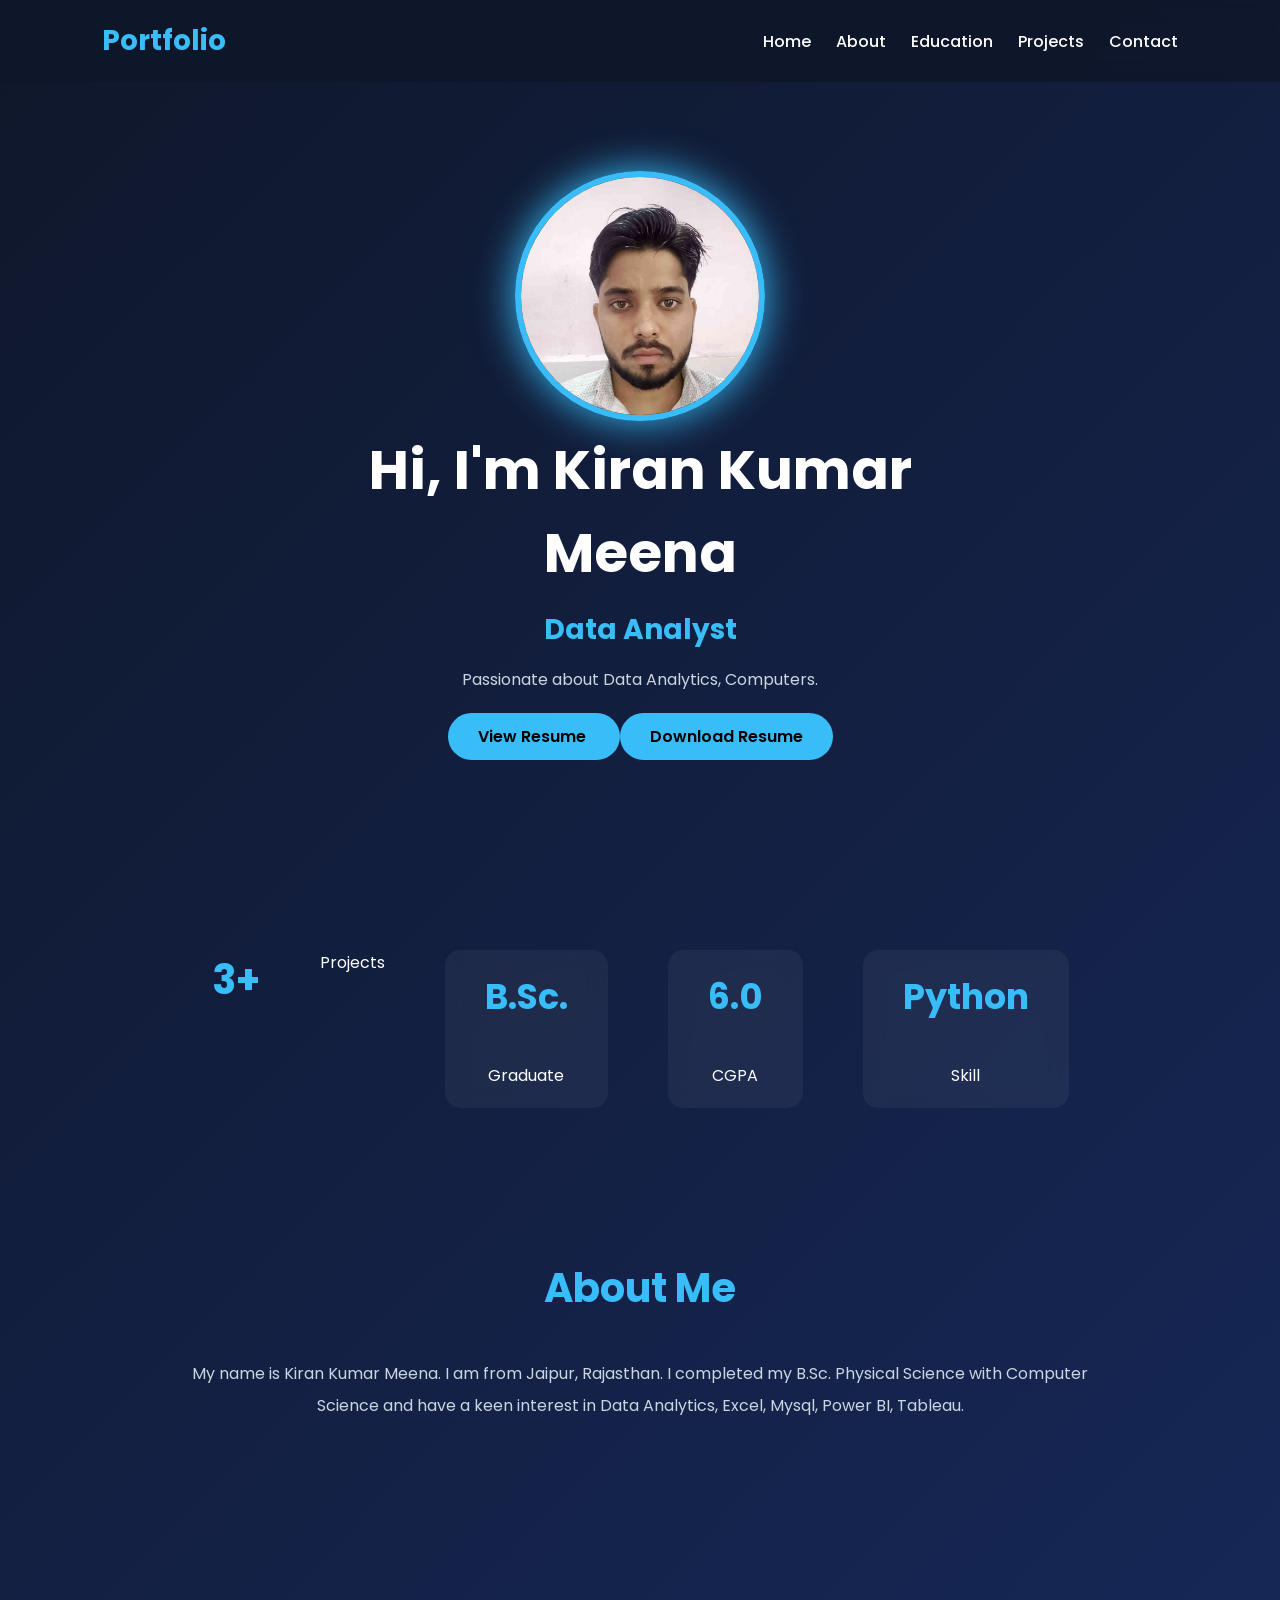
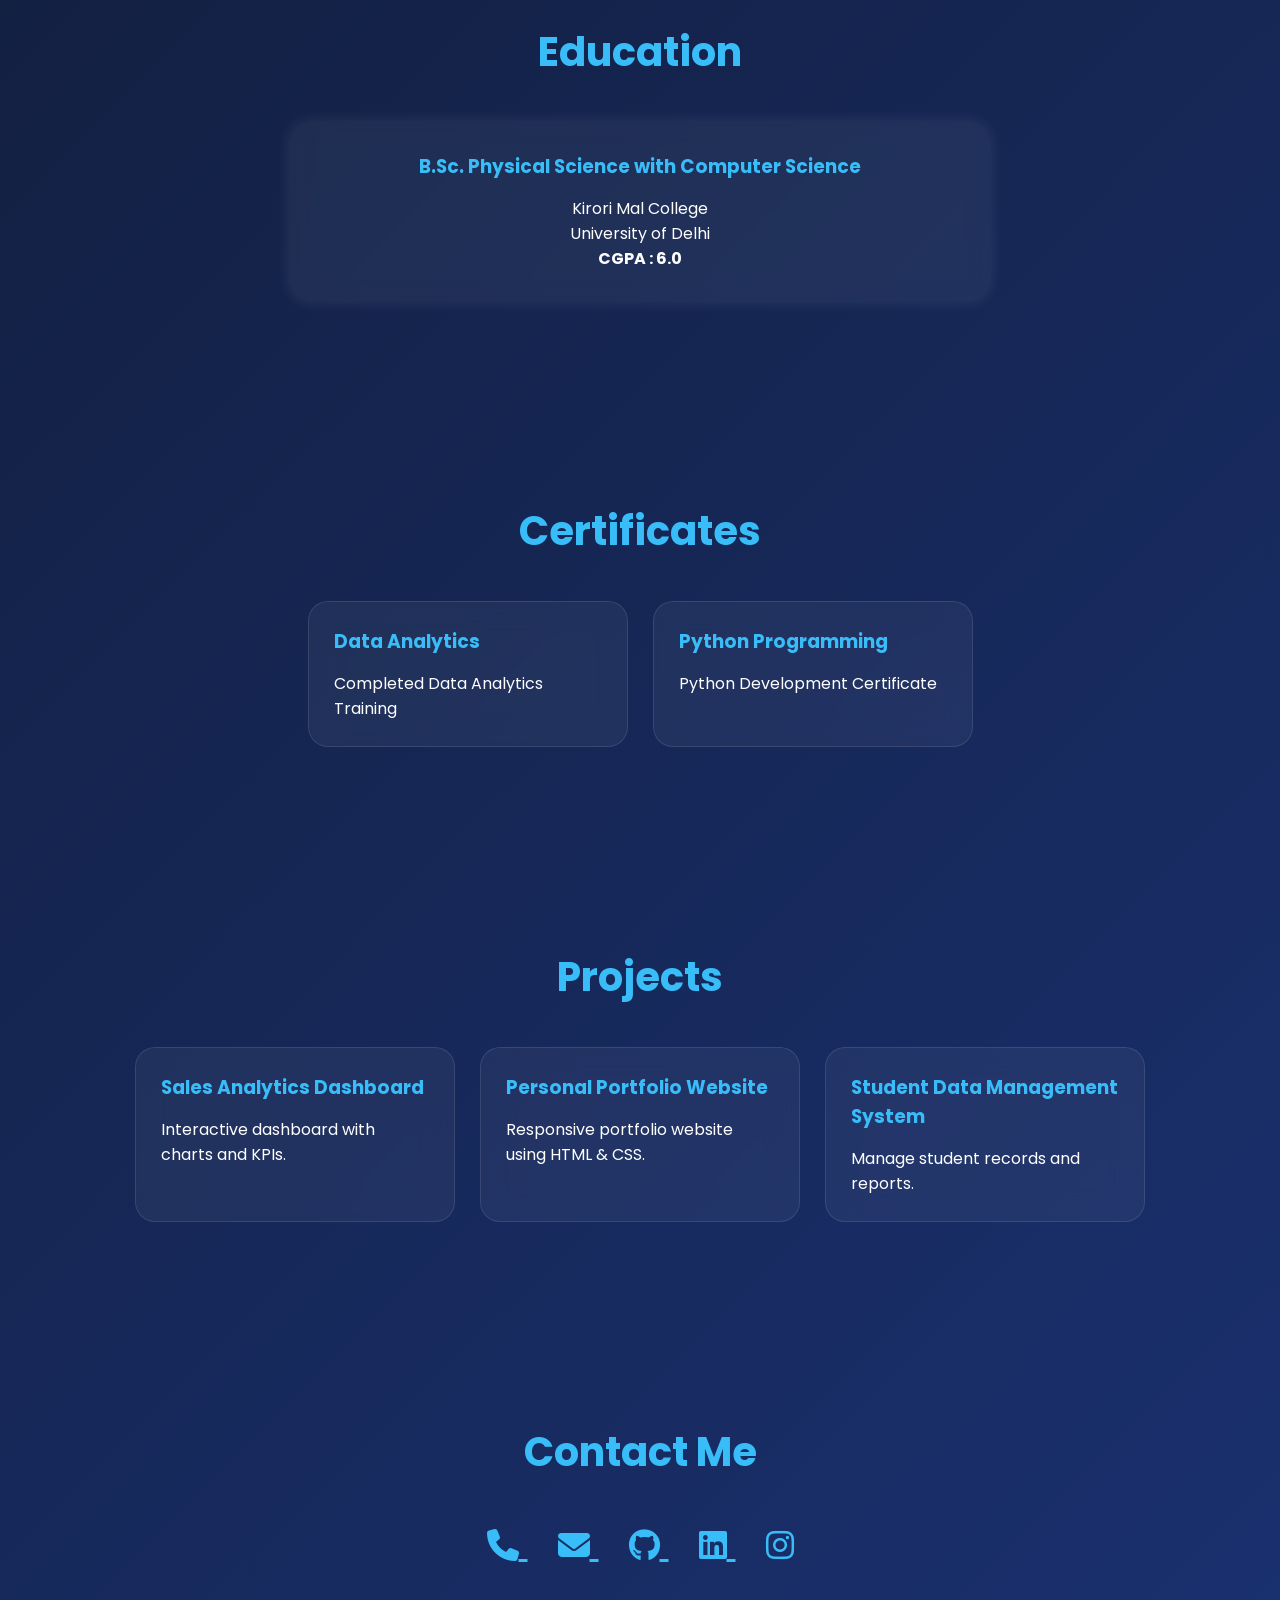
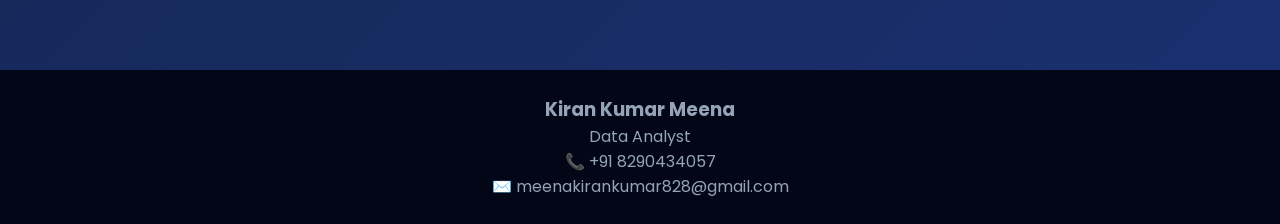
==== index.html @ 06e16ca5 "Add portfolio website files" ====
<!DOCTYPE html>
<html lang="en">

<head>
    <meta charset="UTF-8">
    <meta name="viewport" content="width=device-width, initial-scale=1.0">
    <title>Kiran Kumar Meena | Portfolio</title>

    <link rel="stylesheet" href="css/style.css">

    <link rel="stylesheet" href="https://cdnjs.cloudflare.com/ajax/libs/font-awesome/6.5.1/css/all.min.css">

</head>

<body>

    <!-- Navbar -->
    <header>
        <nav>
            <h2>Portfolio</h2>

            <ul>
                <li><a href="#home">Home</a></li>
                <li><a href="#about">About</a></li>
                <li><a href="#education">Education</a></li>
                <li><a href="#projects">Projects</a></li>
                <li><a href="#contact">Contact</a></li>
            </ul>
        </nav>
    </header>

    <!-- Home Section -->
    <section id="home" class="hero">


        <div class="hero-image">
            <img src="image/profile.jpg" alt="Kiran Kumar Meena">
        </div>

        <div class="hero-text">
            <h1>Hi, I'm Kiran Kumar Meena</h1>

            <h3><span class="typing"></span></h3>

            <p>
                Passionate about Data Analytics,
                Computers.
            </p>

            <a href="resume.pdf" target="_blank" class="btn">
                View Resume
            </a>

            <a href="resume.pdf" download class="btn">
                Download Resume
            </a>
        </div>

    </section>
    <!--stats-->
    <section class="stats">
        <h2>3+</h2>
        <p>Projects</p>
        </div>

        <div class="stat">
            <h2>B.Sc.</h2>
            <p>Graduate</p>
        </div>

        <div class="stat">
            <h2>6.0</h2>
            <p>CGPA</p>
        </div>

        <div class="stat">
            <h2>Python</h2>
            <p>Skill</p>
        </div>

    </section>

     <! -- About -->
    <section id="about">

        <h2>About Me</h2>

        <p>
            My name is Kiran Kumar Meena. I am from Jaipur,
            Rajasthan. I completed my B.Sc. Physical Science
            with Computer Science and have a keen interest in
            Data Analytics, Excel, Mysql, Power BI, Tableau.
        </p>

    </section>

    <!-- Education -->
    <section id="education">

        <h2>Education</h2>

        <div class="card">

            <h3>B.Sc. Physical Science with Computer Science</h3>

            <p>Kirori Mal College</p>

            <p>University of Delhi</p>

            <p><strong>CGPA : 6.0</strong></p>

        </div>

    </section>


        <section id="certificates">

            <h2>Certificates</h2>

            <div class="project-container">

                <div class="project-card">
                    <h3>Data Analytics</h3>
                    <p>Completed Data Analytics Training</p>
                </div>

                <div class="project-card">
                    <h3>Python Programming</h3>
                    <p>Python Development Certificate</p>
                </div>

            </div>
        </section>

        <!-- Projects -->
        <section id="projects">

            <h2>Projects</h2>

            <div class="project-container">

                <div class="project-card">
                    <h3>Sales Analytics Dashboard</h3>
                    <p>Interactive dashboard with charts and KPIs.</p>
                </div>

                <div class="project-card">
                    <h3>Personal Portfolio Website</h3>
                    <p>Responsive portfolio website using HTML & CSS.</p>
                </div>

                <div class="project-card">
                    <h3>Student Data Management System</h3>
                    <p>Manage student records and reports.</p>
                </div>

            </div>

        </section>


        <!-- Contact -->
        <section id="contact">

            <h2>Contact Me</h2>



            <div class="social">

                <!-- Phone -->
                <a href="tel:+918290434057" target="_blank">
                    <i class="fa-solid fa-phone"></i>
                </a>

                <!-- Email -->
                <a href="mailto:meenakirankumar828@gmail.com">
                    <i class="fa-solid fa-envelope"></i>
                </a>

                <!-- GitHub -->
                <a href="https://github.com/kkmeena" target="_blank">
                    <i class="fab fa-github"></i>
                </a>

                <!-- LinkedIn -->
                <a href="https://www.linkedin.com/in/kiran-kumar-meena" target="_blank">
                    <i class="fab fa-linkedin"></i>
                </a>

                <!-- Instagram -->
                <a href="https://www.instagram.com/mr.kk.4" target="_blank">
                    <i class="fab fa-instagram"></i>
                </a>

            </div>
            </div>


        </section>

        <!-- Footer -->
        <footer>

            <h3>Kiran Kumar Meena</h3>

            <p>Data Analyst </p>

            <p>
                📞 +91 8290434057
            </p>

            <p>
                ✉️ meenakirankumar828@gmail.com
            </p>

        </footer>
        <script src="js/script.js"></script>
</body>

</html>
---- css/style.css ----
/* Google Font */
@import url('https://fonts.googleapis.com/css2?family=Poppins:wght@300;400;500;600;700&display=swap');

*{
    margin:0;
    padding:0;
    box-sizing:border-box;
    font-family:'Poppins',sans-serif;
    scroll-behavior:smooth;
}

body{
    background:#0f172a;
    color:white;
}

/* Navbar */
header{
    position:fixed;
    width:100%;
    top:0;
    left:0;
    background:rgba(15,23,42,0.9);
    backdrop-filter:blur(10px);
    z-index:1000;
}

nav{
    display:flex;
    justify-content:space-between;
    align-items:center;
    padding:20px 8%;
}

nav h2{
    color:#38bdf8;
    font-size:28px;
}

nav ul{
    display:flex;
    list-style:none;
}

nav ul li{
    margin-left:25px;
}

nav ul li a{
    text-decoration:none;
    color:white;
    font-weight:500;
    transition:0.3s;
}

nav ul li a:hover{
    color:#38bdf8;
}

/* Hero Section */
.hero{
    min-height:100vh;
    display:flex;
    flex-direction: column;
    justify-content:center;
    align-items:center;
    text-align: center;
    padding-top: 120px;
}

.hero-text{
    max-width:600px;
}

.hero-text h1{
    font-size:55px;
    margin-bottom:15px;
}

.hero-text h3{
    color:#38bdf8;
    margin-bottom:15px;
    font-size:28px;
}

.hero-text p{
    color:#cbd5e1;
    line-height:1.8;
    margin-bottom:30px;
}

.btn{
    text-decoration:none;
    background:#38bdf8;
    color:#000;
    padding:12px 30px;
    border-radius:30px;
    font-weight:600;
    transition:0.3s;
}

.btn:hover{
    background:white;
}

/* Profile Image */
.hero-image img{
    width:250px;
    height:250px;
    object-fit:cover;
    border-radius:50%;
    object-position: center top;
    border:6px solid #38bdf8;
    box-shadow:0 0 40px #38bdf8;
}

.hero-image img{
    transition: all 0.5s ease;
}

.hero-image img:hover{
    transform: scale(1.08);
    box-shadow: 0 0 50px #38bdf8;
}

/* Sections */
section{
    padding:100px 8%;
}

section h2{
    text-align:center;
    font-size:40px;
    margin-bottom:40px;
    color:#38bdf8;
}

/* About */
#about p{
    max-width:900px;
    margin:auto;
    text-align:center;
    line-height:2;
    color:#cbd5e1;
}

/* Education Card */
.card{
    max-width:700px;
    margin:auto;
    background:rgba(255,255,255,0.05);
    padding:30px;
    border-radius:20px;
    text-align:center;
    backdrop-filter:blur(10px);
    box-shadow:0 0 15px rgba(255,255,255,0.1);
}

.card h3{
    color:#38bdf8;
    margin-bottom:15px;
}

/* Projects */
.project-container{
    display:flex;
    gap:25px;
    flex-wrap:wrap;
    justify-content:center;
}

.project-card{
    width:320px;
    background:rgba(255,255,255,0.05);
    padding:25px;
    border-radius:20px;
    transition:0.4s;
    backdrop-filter:blur(15px);
    border: 1px solid rgba(255,255,255,0.1);
    transition: .4s;
}

.project-card:hover{
    transform:translateY(-10px);
    box-shadow:0 0 25px #38bdf8;
}

.project-card h3{
    color:#38bdf8;
    margin-bottom:15px;
}

/* Contact */
.contact-info{
    text-align:center;
    font-size:22px;
}

.contact-info p{
    margin:20px 0;
}

.contact-info i{
    color:#38bdf8;
    margin-right:10px;
}

/* Footer */
footer{
    text-align:center;
    padding:25px;
    background:#020617;
    color:#94a3b8;
}

/* Mobile Responsive */
@media(max-width:768px){

    .hero{
        flex-direction:column-reverse;
        text-align:center;
    }

    .hero-image img{
        width:250px;
        height:250px;
        margin-bottom:30px;
    }

    .hero-text h1{
        font-size:38px;
    }

    nav{
        flex-direction:column;
    }

    nav ul{
        margin-top:15px;
    }
}

section{
    animation:fadeUp 1s ease;
}

@keyframes fadeUp{
    from{
        opacity:0;
        transform:translateY(40px);
    }
    to{
        opacity:1;
        transform:translateY(0);
    }
}

.social{
    text-align:center;
    margin-top:20px;
}

.social a{
    color:#38bdf8;
    font-size:35px;
    margin:0 15px;
    transition:.3s;
}

.social a:hover{
    color:white;
}

.social{
    text-align:center;
    margin-top:25px;
}

.social a{
    color:#38bdf8;
    font-size:32px;
    margin:0 15px;
    transition:0.3s;
}

.social a:hover{
    color:white;
    transform:translateY(-5px);
}

.stats{
    display:flex;
    justify-content:center;
    gap:60px;
    padding:50px 0;
}

.stat{
    background:rgba(255,255,255,0.05);
    padding:20px 40px;
    border-radius:15px;
    text-align:center;
    backdrop-filter:blur(10px);
    transition:0.3s;
}

.stat:hover{
    transform:translateY(-10px);
    box-shadow:0 0 20px #38bdf8;
}

.stat h2{
    color:#38bdf8;
    font-size:35px;
}

body{
background:linear-gradient(
-45deg,
#020617,
#0f172a,
#1e3a8a,
#0f172a
);

background-size:400% 400%;
animation:bgmove 10s ease infinite;
}

@keyframes bgmove{
0%{background-position:0% 50%;}
50%{background-position:100% 50%;}
100%{background-position:0% 50%;}
}
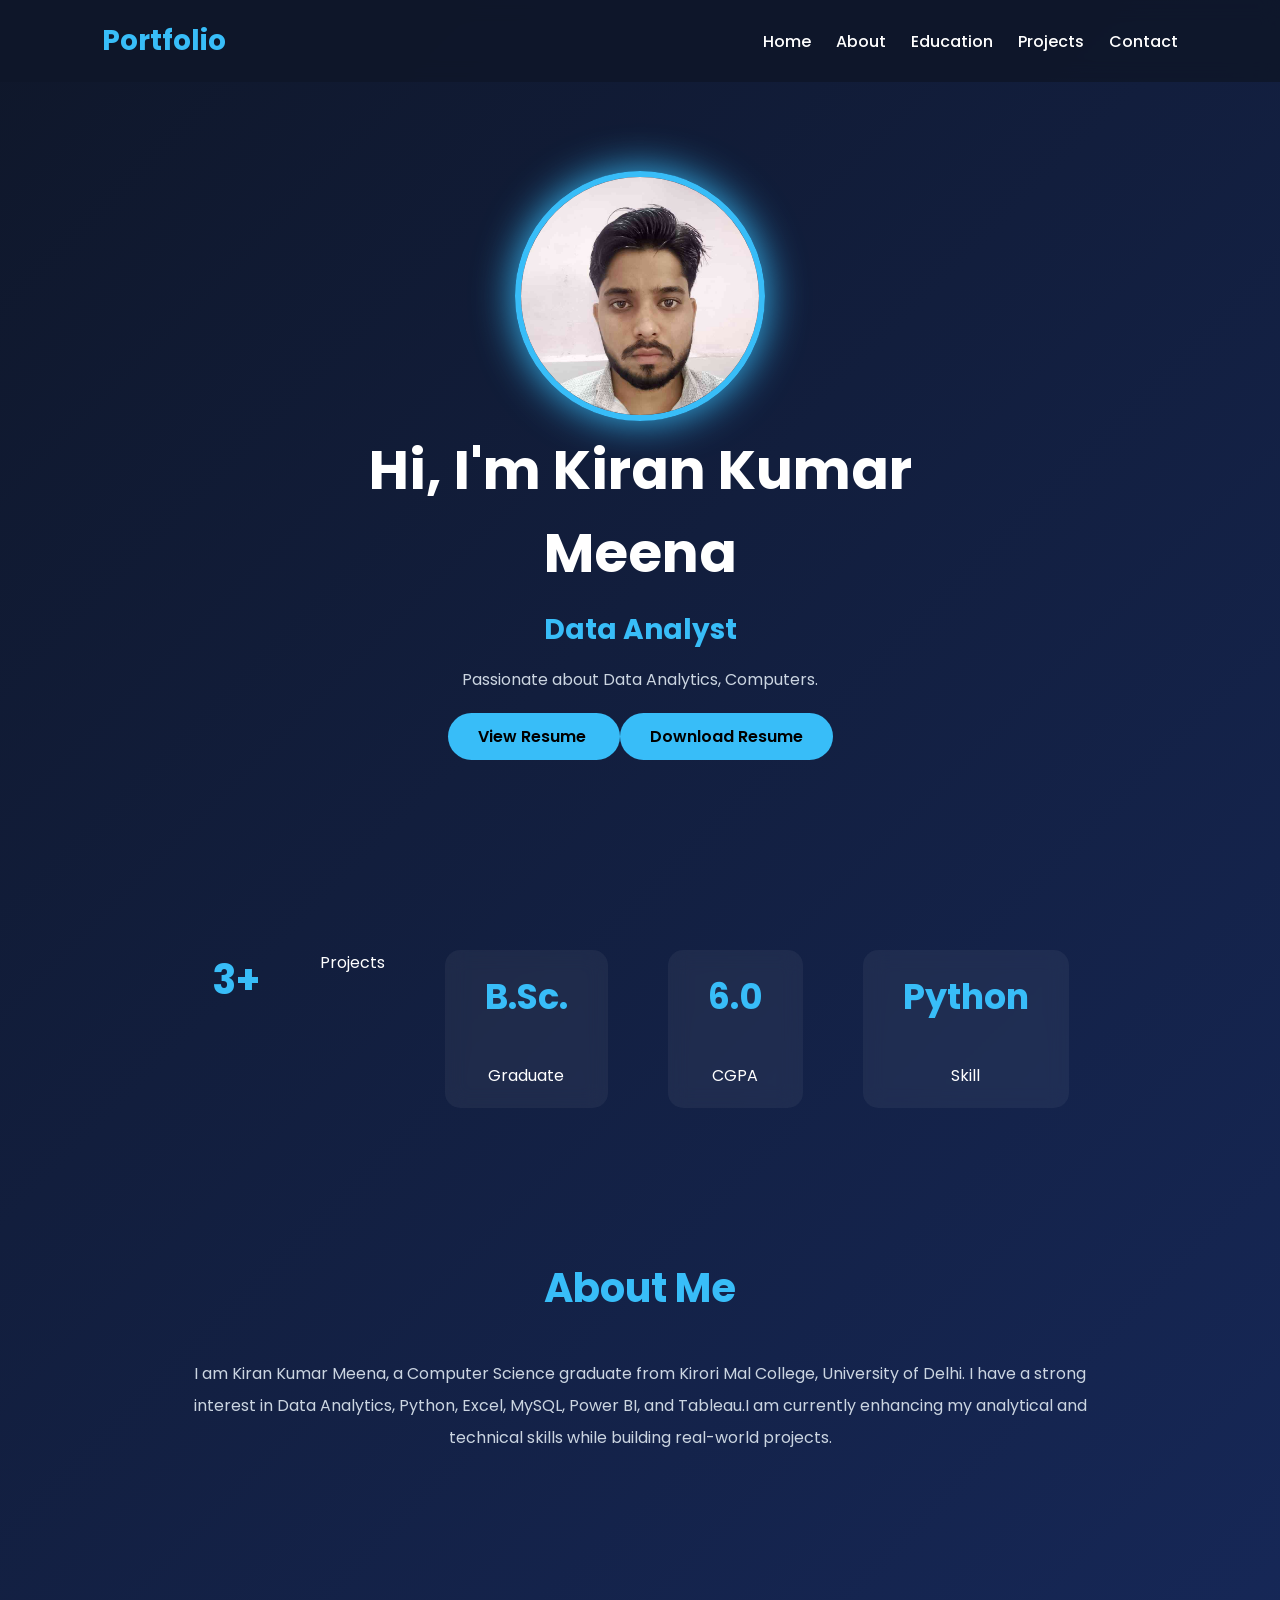
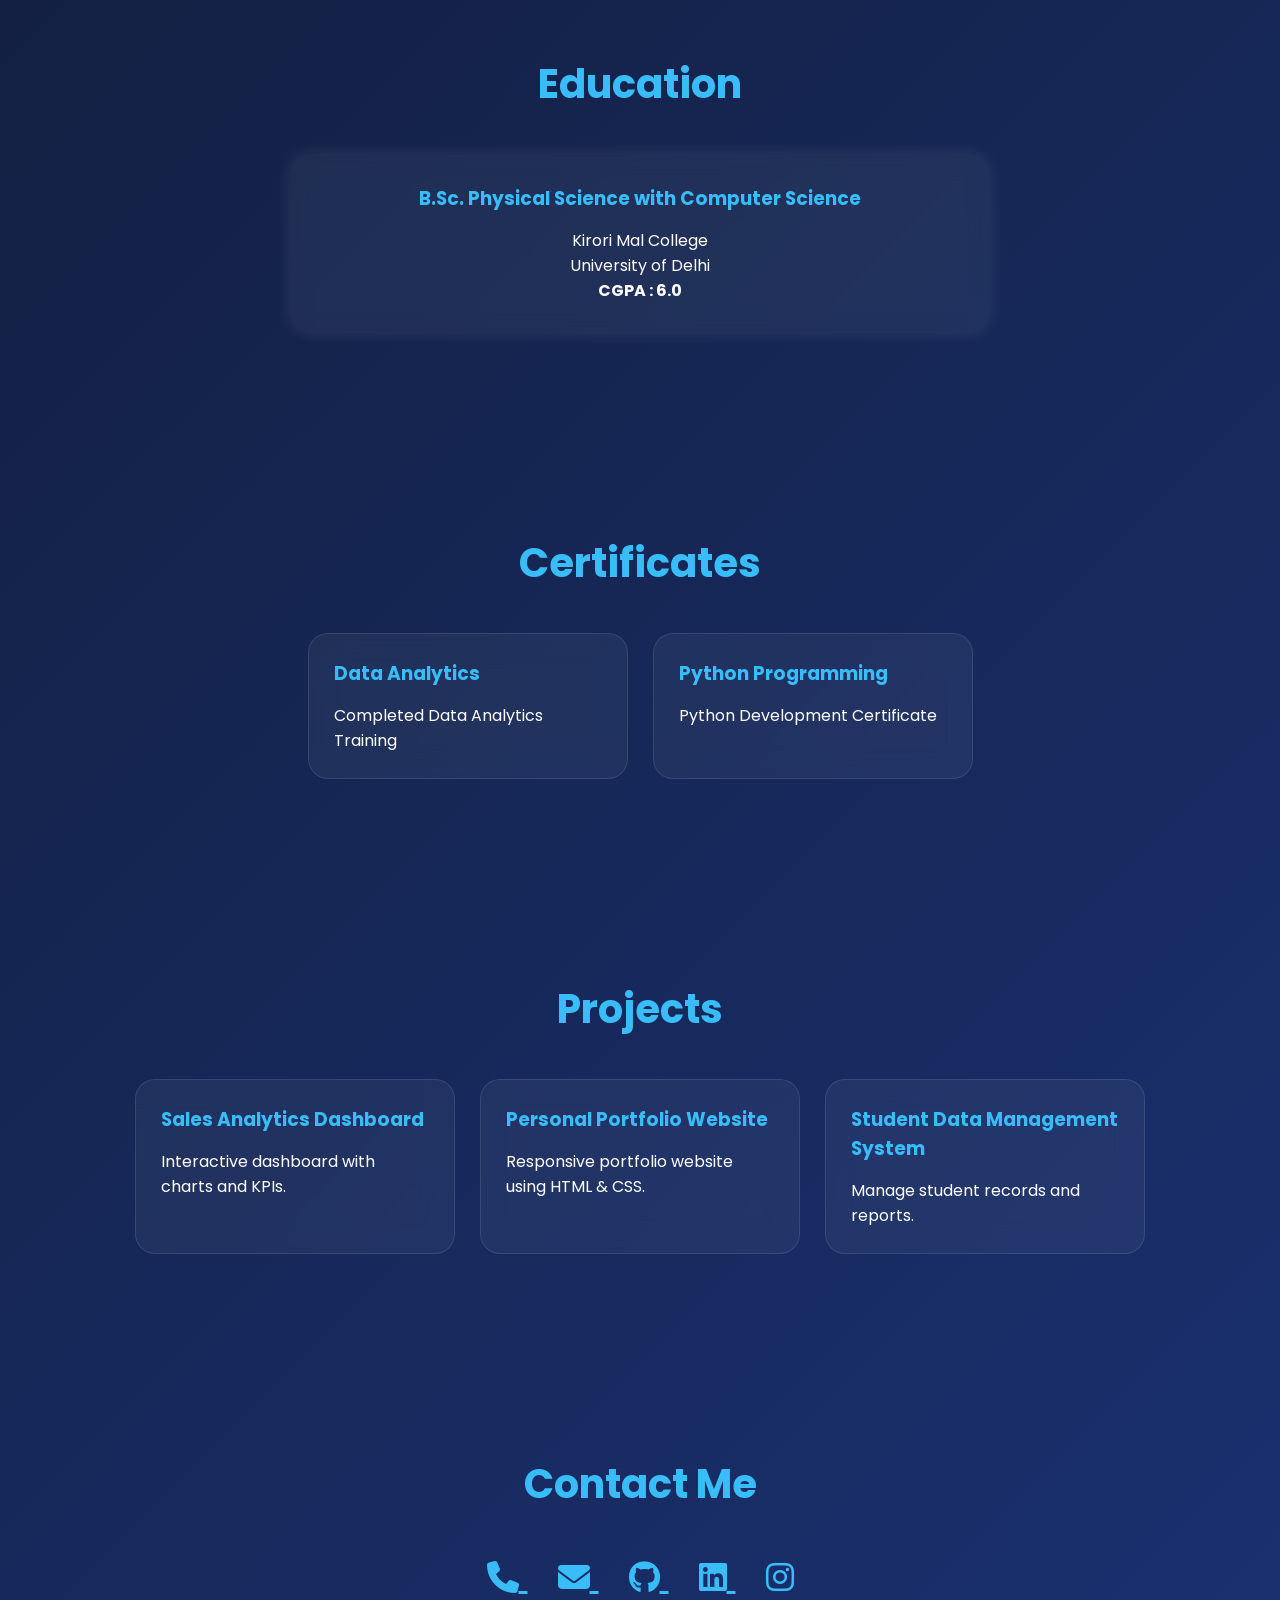
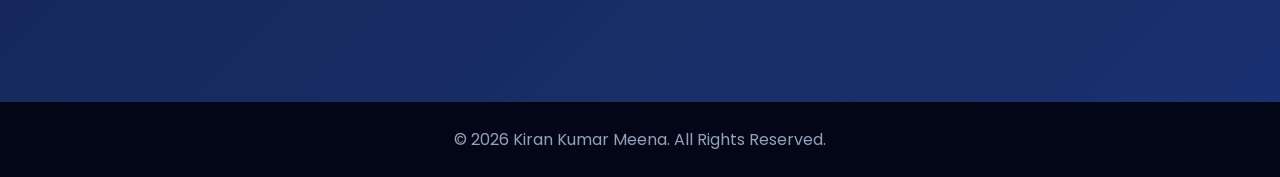
==== commit 04262af0: "update index.html" ====
--- a/index.html
+++ b/index.html
@@ -4,6 +4,7 @@
 <head>
     <meta charset="UTF-8">
     <meta name="viewport" content="width=device-width, initial-scale=1.0">
+    <meta name="google-site-verification" content="OFwWJ8bR5J6GHl5BHHmBm4U7eAFQoAg-V0jU6Qo-p9Y" />
     <title>Kiran Kumar Meena | Portfolio</title>
 
     <link rel="stylesheet" href="css/style.css">
@@ -86,10 +87,7 @@
         <h2>About Me</h2>
 
         <p>
-            My name is Kiran Kumar Meena. I am from Jaipur,
-            Rajasthan. I completed my B.Sc. Physical Science
-            with Computer Science and have a keen interest in
-            Data Analytics, Excel, Mysql, Power BI, Tableau.
+            I am Kiran Kumar Meena, a Computer Science graduate from Kirori Mal College, University of Delhi. I have a strong interest in Data Analytics, Python, Excel, MySQL, Power BI, and Tableau.I am currently enhancing my analytical and technical skills while building real-world projects.
         </p>
 
     </section>
@@ -203,18 +201,7 @@
         <!-- Footer -->
         <footer>
 
-            <h3>Kiran Kumar Meena</h3>
-
-            <p>Data Analyst </p>
-
-            <p>
-                📞 +91 8290434057
-            </p>
-
-            <p>
-                ✉️ meenakirankumar828@gmail.com
-            </p>
-
+            © 2026 Kiran Kumar Meena. All Rights Reserved.
         </footer>
         <script src="js/script.js"></script>
 </body>
